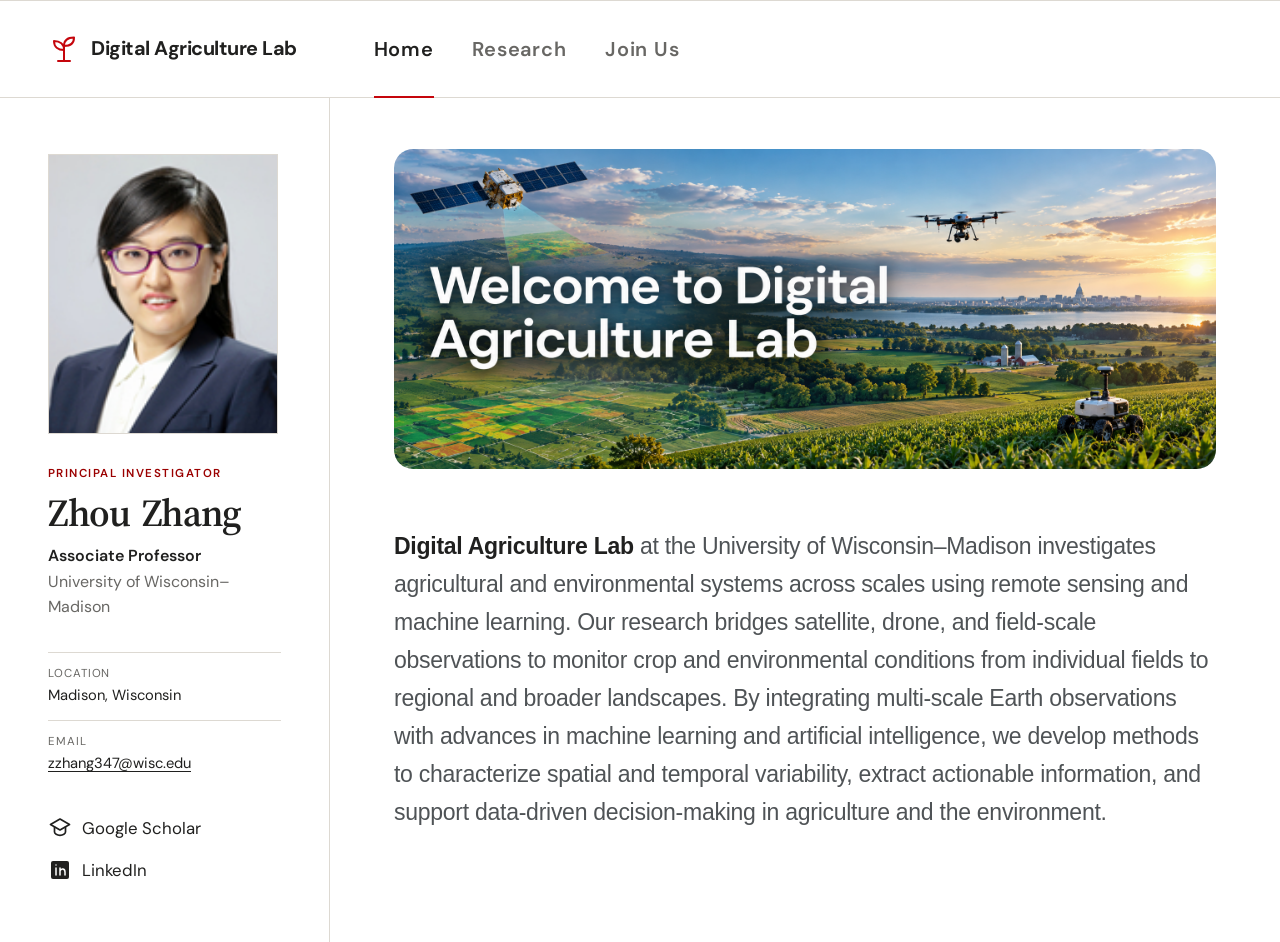
==== index.html @ f617b37c "Initial Digital Agriculture Lab website" ====
<!doctype html>
<html lang="en">
  <head>
    <meta charset="utf-8">
    <meta name="viewport" content="width=device-width, initial-scale=1">
    <meta name="description" content="The Zhou Zhang Digital Agriculture Lab at the University of Wisconsin–Madison.">
    <title>Digital Agriculture Lab | UW–Madison</title>
    <link rel="preconnect" href="https://fonts.googleapis.com">
    <link rel="preconnect" href="https://fonts.gstatic.com" crossorigin>
    <link href="https://fonts.googleapis.com/css2?family=DM+Sans:wght@400;500;600&amp;family=Source+Serif+4:opsz,wght@8..60,500;8..60,600&amp;display=swap" rel="stylesheet">
    <link rel="stylesheet" href="styles.css">
  </head>
  <body>
    <a class="skip-link" href="#main-content">Skip to main content</a>

    <header class="masthead">
      <div class="site-header">
        <a class="wordmark" href="index.html" aria-label="Digital Agriculture Lab home">
          <svg class="wordmark__icon" viewBox="0 0 32 32" aria-hidden="true">
            <path d="M16 28V12"></path>
            <path d="M16 17c-6 0-10-3.2-10-9 6 0 10 3.2 10 9Z"></path>
            <path d="M16 13c0-5.4 3.6-8.5 10-8.5 0 5.4-3.6 8.5-10 8.5Z"></path>
            <path d="M10 28h12"></path>
          </svg>
          <span>Digital Agriculture Lab</span>
        </a>
        <nav class="site-nav" aria-label="Primary navigation">
          <a class="site-nav__link is-active" href="index.html" aria-current="page">Home</a>
          <a class="site-nav__link" href="research.html">Research</a>
          <a class="site-nav__link" href="join-us.html">Join Us</a>
        </nav>
      </div>
    </header>

    <div class="page-shell">
      <aside class="profile" aria-label="Principal investigator profile">
        <div class="profile__inner">
          <img
            class="profile__photo"
            src="Zhou Zhang_q.jpg"
            alt="Portrait of Zhou Zhang"
            width="280"
            height="280"
          >

          <div class="profile__heading">
            <p class="eyebrow">Principal investigator</p>
            <h1>Zhou Zhang</h1>
            <p class="profile__title">Associate Professor</p>
            <p class="profile__affiliation">University of Wisconsin–Madison</p>
          </div>

          <dl class="profile__details">
            <div>
              <dt>Location</dt>
              <dd>Madison, Wisconsin</dd>
            </div>
            <div>
              <dt>Email</dt>
              <dd><a href="mailto:zzhang347@wisc.edu">zzhang347@wisc.edu</a></dd>
            </div>
          </dl>

          <nav class="profile__links" aria-label="Zhou Zhang profile links">
            <a href="https://scholar.google.com/citations?user=jG5opXcAAAAJ&amp;hl=en" target="_blank" rel="noopener noreferrer">
              <svg class="profile__link-icon" viewBox="0 0 24 24" aria-hidden="true">
                <path d="M2.5 8.5 12 3l9.5 5.5L12 14 2.5 8.5Z"></path>
                <path d="M6.5 11v5.1c0 1.5 2.5 3.2 5.5 3.2s5.5-1.7 5.5-3.2V11"></path>
              </svg>
              <span>Google Scholar</span>
            </a>
            <a href="https://www.linkedin.com/in/zhou-zhang-996b9865/" target="_blank" rel="noopener noreferrer">
              <svg class="profile__link-icon profile__link-icon--linkedin" viewBox="0 0 24 24" aria-hidden="true">
                <rect x="3" y="3" width="18" height="18" rx="2"></rect>
                <path d="M8 10v7m0-10v.01M12 17v-7m0 3.1c.7-2.9 5-3.1 5 1V17"></path>
              </svg>
              <span>LinkedIn</span>
            </a>
          </nav>
        </div>
      </aside>

      <main id="main-content" class="main-content">
        <section class="welcome-hero" aria-labelledby="welcome-title">
          <img
            src="Welcome to Digital Agriculture Lab.png"
            alt="Welcome to Digital Agriculture Lab, shown over a landscape with a satellite, drone, agricultural robot, and crop fields"
            width="2048"
            height="768"
          >
          <h1 id="welcome-title" class="visually-hidden">Welcome to Digital Agriculture Lab</h1>
        </section>

        <section class="lab-introduction" aria-label="About the Digital Agriculture Lab">
          <p>
            <strong>Digital Agriculture Lab</strong> at the University of Wisconsin–Madison investigates agricultural and environmental systems across scales using remote sensing and machine learning. Our research bridges satellite, drone, and field-scale observations to monitor crop and environmental conditions from individual fields to regional and broader landscapes. By integrating multi-scale Earth observations with advances in machine learning and artificial intelligence, we develop methods to characterize spatial and temporal variability, extract actionable information, and support data-driven decision-making in agriculture and the environment.
          </p>
        </section>
      </main>
    </div>
  </body>
</html>
---- styles.css ----
:root {
  --uw-red: #c5050c;
  --uw-red-dark: #9b0000;
  --ink: #20201f;
  --muted: #686764;
  --line: #ddd9d2;
  --paper: #ffffff;
  --soft: #f4f1eb;
  --sage: #dfe8dc;
  --serif: "Source Serif 4", Georgia, serif;
  --sans: "DM Sans", Arial, sans-serif;
  --content-font: -apple-system, BlinkMacSystemFont, "Segoe UI", Roboto, "Helvetica Neue", Arial, sans-serif;
  --sidebar-width: 330px;
}

* {
  box-sizing: border-box;
}

html {
  scroll-behavior: smooth;
}

body {
  margin: 0;
  color: var(--ink);
  background: var(--paper);
  font-family: var(--sans);
  font-size: 16px;
  line-height: 1.6;
  -webkit-font-smoothing: antialiased;
}

a {
  color: inherit;
  text-underline-offset: 0.2em;
}

img {
  display: block;
  max-width: 100%;
}

.skip-link {
  position: fixed;
  z-index: 20;
  top: 12px;
  left: 12px;
  padding: 0.55rem 0.8rem;
  color: #fff;
  background: var(--uw-red);
  transform: translateY(-160%);
}

.skip-link:focus {
  transform: none;
}

.visually-hidden {
  position: absolute !important;
  width: 1px !important;
  height: 1px !important;
  padding: 0 !important;
  overflow: hidden !important;
  clip: rect(0, 0, 0, 0) !important;
  white-space: nowrap !important;
  border: 0 !important;
}

.page-shell {
  display: grid;
  grid-template-columns: minmax(280px, var(--sidebar-width)) minmax(0, 1fr);
  max-width: 1540px;
  min-height: calc(100vh - 97px);
  margin: 0 auto;
}

.profile {
  border-right: 1px solid var(--line);
}

.profile__inner {
  position: sticky;
  top: 0;
  display: flex;
  min-height: calc(100vh - 97px);
  flex-direction: column;
  justify-content: center;
  padding: 3.5rem 3rem;
}

.profile__photo {
  width: min(100%, 230px);
  aspect-ratio: 1;
  margin-bottom: 2rem;
  border: 1px solid var(--line);
  border-radius: 0;
  background: var(--soft);
  object-fit: cover;
}

.eyebrow,
.card-kicker,
.news-item__type,
.placeholder-label {
  margin: 0 0 0.65rem;
  color: var(--uw-red-dark);
  font-size: 0.72rem;
  font-weight: 600;
  letter-spacing: 0.13em;
  line-height: 1.4;
  text-transform: uppercase;
}

.profile h1 {
  margin: 0;
  font-family: var(--serif);
  font-size: clamp(2.1rem, 3vw, 2.75rem);
  font-weight: 600;
  letter-spacing: -0.035em;
  line-height: 1.05;
  word-spacing: 0.14em;
}

.profile__title {
  margin: 0.65rem 0 0;
  font-weight: 600;
}

.profile__affiliation {
  margin: 0;
  color: var(--muted);
}

.profile__details {
  margin: 2rem 0 0;
}

.profile__details div {
  padding: 0.75rem 0;
  border-top: 1px solid var(--line);
}

.profile__details dt {
  color: var(--muted);
  font-size: 0.72rem;
  letter-spacing: 0.08em;
  text-transform: uppercase;
}

.profile__details dd {
  margin: 0.05rem 0 0;
  font-size: 0.92rem;
}

.profile__links {
  display: flex;
  flex-direction: column;
  align-items: flex-start;
  gap: 0.7rem;
  margin-top: 1.6rem;
}

.profile__links a {
  display: inline-flex;
  align-items: center;
  gap: 0.65rem;
  padding: 0.1rem 0;
  border-bottom: 1px solid transparent;
  font-size: 1.05rem;
  text-decoration: none;
  transition: border-color 160ms ease, color 160ms ease;
}

.profile__links a:hover,
.profile__links a:focus-visible {
  border-bottom-color: var(--uw-red);
  color: var(--uw-red-dark);
}

.profile__link-icon {
  width: 1.5rem;
  height: 1.5rem;
  flex: 0 0 auto;
  fill: none;
  stroke: currentColor;
  stroke-linecap: round;
  stroke-linejoin: round;
  stroke-width: 1.7;
}

.profile__link-icon--linkedin rect {
  fill: currentColor;
  stroke: none;
}

.profile__link-icon--linkedin path {
  stroke: #fff;
  stroke-width: 1.5;
}

.placeholder-note {
  margin: 0.65rem 0 0;
  color: var(--muted);
  font-size: 0.68rem;
}

.main-content {
  width: 100%;
  max-width: 1120px;
  padding: 0 5vw;
}

.welcome-hero {
  position: relative;
  height: clamp(245px, 25vw, 330px);
  margin: clamp(2.25rem, 4vw, 4rem) 0 clamp(2.5rem, 4.5vw, 4.5rem);
  overflow: hidden;
  border-radius: 1.2rem;
  background: #334f36;
}

.welcome-hero img {
  width: 100%;
  height: 100%;
  object-fit: cover;
  object-position: center;
}

.lab-introduction {
  max-width: 980px;
  padding-bottom: clamp(4rem, 8vw, 8rem);
}

.lab-introduction p {
  margin: 0;
  color: #4f5356;
  font-family: var(--content-font);
  font-size: clamp(1.2rem, 1.8vw, 1.55rem);
  letter-spacing: -0.012em;
  line-height: 1.65;
}

.lab-introduction strong {
  color: var(--ink);
  font-weight: 700;
}

.opportunities-page {
  padding-top: clamp(3.5rem, 7vw, 7rem);
  padding-bottom: clamp(5rem, 10vw, 10rem);
  font-family: var(--content-font);
}

.opportunities-page > h1 {
  margin: 0;
  color: #44494d;
  font-size: clamp(2.8rem, 5vw, 4.75rem);
  font-weight: 700;
  letter-spacing: -0.045em;
  line-height: 1;
}

.phd-opportunity {
  margin-top: 0;
}

.phd-opportunity h2 {
  display: inline-block;
  margin: 0 0 2.2rem;
  color: #4aa6c3;
  font-size: clamp(2rem, 3.6vw, 3.5rem);
  font-weight: 700;
  letter-spacing: -0.035em;
  line-height: 1.1;
  text-decoration: underline;
  text-decoration-thickness: 0.08em;
  text-underline-offset: 0.08em;
}

.phd-opportunity p {
  max-width: 980px;
  margin: 0;
  color: #4f5356;
  font-family: var(--content-font);
  font-size: clamp(1.2rem, 1.8vw, 1.55rem);
  letter-spacing: -0.012em;
  line-height: 1.65;
}

.phd-opportunity p + p {
  margin-top: 2rem;
}

.phd-opportunity strong {
  color: var(--ink);
  font-weight: 700;
}

.research-page {
  padding-top: clamp(2.5rem, 5vw, 5rem);
  padding-bottom: clamp(4rem, 8vw, 8rem);
  font-family: var(--content-font);
}

.research-page__header h1 {
  margin: 0;
  font-size: clamp(2.8rem, 5vw, 4.6rem);
  font-weight: 700;
  letter-spacing: -0.05em;
  line-height: 1;
}

.research-page__accent {
  display: block;
  width: 78px;
  height: 3px;
  margin: 1.1rem 0 1.25rem;
  background: var(--uw-red);
}

.research-page__header p {
  max-width: 1050px;
  margin: 0;
  color: #4f5356;
  font-size: clamp(1rem, 1.4vw, 1.18rem);
  line-height: 1.62;
}

.research-grid {
  display: grid;
  grid-template-columns: repeat(4, minmax(0, 1fr));
  gap: clamp(2rem, 4vw, 3rem) 1.25rem;
  margin-top: clamp(2.5rem, 5vw, 4rem);
}

.research-card__image {
  width: 100%;
  aspect-ratio: 16 / 9;
  overflow: hidden;
  border-radius: 0.45rem;
  background: var(--soft);
}

.research-card__image img {
  width: 100%;
  height: 100%;
  object-fit: cover;
}

.research-card h2 {
  margin: 1rem 0 0.5rem;
  font-size: clamp(1.15rem, 1.7vw, 1.45rem);
  font-weight: 700;
  letter-spacing: -0.02em;
  line-height: 1.25;
}

.research-card p {
  margin: 0;
  color: #55595c;
  font-size: 0.98rem;
  line-height: 1.58;
}

.featured-tool {
  display: grid;
  grid-template-columns: minmax(0, 1.22fr) minmax(300px, 0.78fr);
  gap: clamp(1.5rem, 3vw, 2.5rem);
  align-items: stretch;
  margin-top: clamp(4rem, 7vw, 7rem);
  padding: clamp(1rem, 2vw, 1.5rem);
  border: 1px solid #ecebea;
  border-radius: 0.5rem;
  background: linear-gradient(135deg, #f6f7f7, #fbfbfb);
}

.dashboard-preview {
  overflow: hidden;
  border: 1px solid #d8dde0;
  border-radius: 0.45rem;
  background: #fff;
  box-shadow: 0 12px 35px rgba(26, 38, 46, 0.08);
}

.dashboard-embed {
  position: relative;
  height: 285px;
  overflow: hidden;
  border: 1px solid #d8dde0;
  border-radius: 0.45rem;
  background: #fff;
  box-shadow: 0 12px 35px rgba(26, 38, 46, 0.08);
}

.dashboard-embed iframe {
  width: 100%;
  height: 100%;
  border: 0;
  background: #fff;
}

.dashboard-image {
  display: flex;
  min-height: 275px;
  align-items: center;
  justify-content: center;
  overflow: hidden;
  border: 1px solid #d8dde0;
  border-radius: 0.45rem;
  background: #fff;
  box-shadow: 0 12px 35px rgba(26, 38, 46, 0.08);
}

.dashboard-image img {
  width: 100%;
  height: 100%;
  object-fit: contain;
  object-position: center;
}

.dashboard-preview__bar {
  padding: 0.55rem 0.8rem;
  color: #fff;
  background: #101c25;
  font-size: 0.72rem;
}

.dashboard-preview__body {
  display: grid;
  grid-template-columns: 90px 1fr 0.9fr;
  gap: 0.6rem;
  min-height: 230px;
  padding: 0.8rem;
}

.dashboard-preview__controls {
  display: flex;
  flex-direction: column;
  gap: 0.25rem;
  font-size: 0.52rem;
}

.dashboard-preview__controls b {
  margin-bottom: 0.35rem;
  padding: 0.3rem;
  border: 1px solid #dfe3e6;
  border-radius: 0.2rem;
  font-weight: 500;
}

.dashboard-preview__controls i {
  padding: 0.38rem;
  color: #fff;
  border-radius: 0.2rem;
  background: var(--uw-red);
  font-style: normal;
  text-align: center;
}

.dashboard-preview__map {
  display: grid;
  place-items: center;
  background: #f4f7f2;
}

.dashboard-preview__map svg {
  width: 94%;
  height: auto;
}

.dashboard-preview__map > svg > path {
  fill: #eef1e7;
  stroke: #8ba473;
  stroke-width: 3;
}

.dashboard-preview__map g path {
  fill: #81ae58;
  stroke: #fff;
  stroke-width: 2;
}

.dashboard-preview__charts {
  display: grid;
  grid-template-rows: 1fr 1fr;
  gap: 0.55rem;
}

.dashboard-preview__charts > div {
  padding: 0.5rem;
  border: 1px solid #e1e4e6;
  border-radius: 0.25rem;
  font-size: 0.55rem;
}

.dashboard-preview__charts svg {
  width: 100%;
  margin-top: 0.4rem;
}

.dashboard-preview__charts polyline {
  fill: none;
  stroke: #2a788e;
  stroke-width: 3;
}

.bars {
  display: block;
  height: 74px;
  margin-top: 0.5rem;
  background: repeating-linear-gradient(90deg, #78b947 0 8px, transparent 8px 13px);
  clip-path: polygon(0 72%, 8% 48%, 16% 62%, 24% 35%, 32% 55%, 40% 28%, 48% 42%, 56% 18%, 64% 33%, 72% 10%, 80% 28%, 88% 5%, 96% 22%, 100% 100%, 0 100%);
}

.featured-tool__copy h2 {
  margin: 0 0 0.75rem;
  font-size: clamp(1.65rem, 2.25vw, 2.15rem);
  font-weight: 700;
  letter-spacing: -0.035em;
  line-height: 1.12;
}

.featured-tool__copy > p:not(.eyebrow) {
  margin: 0 0 1.25rem;
  color: #55595c;
  font-size: 0.94rem;
  line-height: 1.55;
}

.featured-tool__copy .eyebrow {
  margin-bottom: 0.45rem;
  font-size: 0.66rem;
}

.featured-tool__copy .button {
  min-height: 42px;
  padding: 0.55rem 0.9rem;
  font-size: 0.9rem;
}

.button--disabled {
  cursor: default;
  opacity: 0.78;
}

.join-page {
  padding-bottom: clamp(4rem, 8vw, 8rem);
}

.join-page__header {
  padding: clamp(3.5rem, 7vw, 7rem) 0 clamp(2.5rem, 5vw, 4.5rem);
  border-bottom: 1px solid var(--line);
}

.join-page__header h1 {
  margin: 0;
  font-family: var(--serif);
  font-size: clamp(3.2rem, 7vw, 6.5rem);
  font-weight: 500;
  letter-spacing: -0.05em;
  line-height: 0.95;
}

.join-page__header > p:last-child {
  max-width: 680px;
  margin: 1.5rem 0 0;
  color: var(--muted);
  font-size: 1.08rem;
}

.opening {
  max-width: 900px;
  padding-top: clamp(2.5rem, 5vw, 4.5rem);
}

.opening__status {
  display: inline-block;
  margin-bottom: 1.25rem;
  padding: 0.35rem 0.65rem;
  color: var(--uw-red-dark);
  border: 1px solid #d9a3a5;
  border-radius: 999px;
  font-size: 0.72rem;
  font-weight: 600;
  letter-spacing: 0.08em;
  text-transform: uppercase;
}

.opening h2 {
  max-width: 760px;
  margin: 0 0 2rem;
  font-family: var(--serif);
  font-size: clamp(2.2rem, 4vw, 3.8rem);
  font-weight: 500;
  letter-spacing: -0.035em;
  line-height: 1.05;
}

.opening > p {
  max-width: 820px;
  margin: 0 0 1.35rem;
  color: #4f5356;
  font-family: var(--content-font);
  font-size: clamp(1.05rem, 1.45vw, 1.22rem);
  line-height: 1.7;
}

.research-directions {
  display: grid;
  gap: 0;
  margin: 2.25rem 0 2.75rem;
  padding: 0;
  border-top: 1px solid var(--line);
  list-style: none;
}

.research-directions li {
  display: grid;
  grid-template-columns: 52px 1fr;
  gap: 1.25rem;
  padding: 1.45rem 0;
  border-bottom: 1px solid var(--line);
}

.research-directions span {
  color: var(--uw-red);
  font-family: var(--serif);
}

.research-directions p {
  margin: 0;
  font-size: 1.08rem;
  line-height: 1.6;
}

.opening__details {
  margin: 3rem 0 0;
  border-top: 1px solid var(--line);
}

.opening__details div {
  display: grid;
  grid-template-columns: minmax(175px, 0.35fr) 1fr;
  gap: 2rem;
  padding: 1.4rem 0;
  border-bottom: 1px solid var(--line);
}

.opening__details dt {
  font-weight: 600;
}

.opening__details dd {
  margin: 0;
  color: var(--muted);
}

.opening__actions {
  display: flex;
  flex-wrap: wrap;
  gap: 0.75rem;
  margin-top: 2.5rem;
}

.button {
  display: inline-flex;
  align-items: center;
  gap: 0.45rem;
  min-height: 46px;
  padding: 0.65rem 1rem;
  border: 1px solid var(--line);
  border-radius: 0.25rem;
  font-weight: 600;
  text-decoration: none;
  transition: border-color 160ms ease, color 160ms ease, background-color 160ms ease;
}

.button:hover,
.button:focus-visible {
  color: var(--uw-red-dark);
  border-color: var(--uw-red);
}

.button--primary {
  color: #fff;
  border-color: var(--uw-red);
  background: var(--uw-red);
}

.button--primary:hover,
.button--primary:focus-visible {
  color: #fff;
  border-color: var(--uw-red-dark);
  background: var(--uw-red-dark);
}

.masthead {
  border-top: 1px solid var(--line);
  border-bottom: 1px solid var(--line);
  background: rgba(255, 255, 255, 0.97);
}

.site-header {
  display: flex;
  width: 100%;
  max-width: 1540px;
  min-height: 96px;
  margin: 0 auto;
  padding: 0 3rem;
  align-items: center;
  justify-content: flex-start;
  gap: clamp(3rem, 6vw, 6.5rem);
}

.wordmark {
  display: inline-flex;
  min-width: 0;
  align-items: center;
  gap: 0.7rem;
  font-size: clamp(1.2rem, 1.55vw, 1.55rem);
  font-weight: 700;
  letter-spacing: -0.025em;
  text-decoration: none;
}

.wordmark__icon {
  width: 2rem;
  height: 2rem;
  flex: 0 0 auto;
  fill: none;
  stroke: var(--uw-red);
  stroke-linecap: round;
  stroke-linejoin: round;
  stroke-width: 2;
}

.site-nav {
  display: flex;
  align-self: stretch;
  align-items: center;
  gap: clamp(1.25rem, 3vw, 2.5rem);
}

.site-nav__link {
  position: relative;
  display: inline-flex;
  height: 100%;
  align-items: center;
  color: var(--muted);
  font-size: 1.25rem;
  font-weight: 600;
  letter-spacing: 0.04em;
  text-decoration: none;
}

.site-nav__link.is-active {
  color: var(--ink);
}

.site-nav__link.is-active::after {
  position: absolute;
  right: 0;
  bottom: -1px;
  left: 0;
  height: 2px;
  background: var(--uw-red);
  content: "";
}

.site-nav__link.is-placeholder {
  cursor: default;
}

.site-nav__link.is-placeholder::after {
  position: absolute;
  right: 0;
  bottom: 25px;
  left: 0;
  border-bottom: 1px dashed var(--line);
  content: "";
}

.hero {
  display: grid;
  grid-template-columns: minmax(230px, 0.72fr) minmax(380px, 1.28fr);
  gap: clamp(2rem, 5vw, 5rem);
  align-items: center;
  padding: clamp(4rem, 9vw, 8rem) 0;
}

.hero h2,
.section-rule h2,
.section-heading h2 {
  margin: 0;
  font-family: var(--serif);
  font-weight: 500;
  letter-spacing: -0.04em;
  line-height: 1.02;
}

.hero h2 {
  font-size: clamp(3.15rem, 6vw, 6rem);
}

.hero__copy > p:last-child {
  max-width: 31rem;
  margin: 1.5rem 0 0;
  color: var(--muted);
  font-size: 1.05rem;
}

.hero__figure {
  margin: 0;
}

.hero__figure img {
  width: 100%;
  border-radius: 0.3rem;
  background: var(--sage);
}

.hero__figure figcaption {
  margin-top: 0.55rem;
  color: var(--muted);
  font-size: 0.7rem;
}

.section-rule {
  padding: clamp(4rem, 7vw, 7rem) 0;
  border-top: 1px solid var(--line);
}

.intro {
  display: grid;
  grid-template-columns: 70px minmax(0, 750px);
  gap: clamp(1.5rem, 4vw, 4rem);
}

.section-index {
  margin: 0;
  color: var(--muted);
  font-family: var(--serif);
  font-size: 0.9rem;
}

.intro h2 {
  max-width: 700px;
  font-size: clamp(2.4rem, 4vw, 4.25rem);
}

.intro__lead {
  max-width: 720px;
  margin: 2rem 0 0;
  color: #3f3e3b;
  font-family: var(--serif);
  font-size: clamp(1.2rem, 1.8vw, 1.55rem);
  line-height: 1.55;
}

.section-heading {
  display: flex;
  align-items: end;
  justify-content: space-between;
  gap: 2rem;
  margin-bottom: 2.4rem;
}

.section-heading h2 {
  font-size: clamp(2.5rem, 4vw, 4rem);
}

.placeholder-label {
  padding: 0.25rem 0.5rem;
  border: 1px dashed #bb8688;
  border-radius: 0.2rem;
  font-size: 0.62rem;
}

.highlight-grid {
  display: grid;
  grid-template-columns: repeat(2, minmax(0, 1fr));
  gap: 1rem;
}

.highlight-card {
  display: flex;
  min-height: 300px;
  flex-direction: column;
  justify-content: end;
  border: 1px solid var(--line);
  background: #fff;
}

.highlight-card--wide {
  display: grid;
  grid-column: 1 / -1;
  grid-template-columns: 1.2fr 0.8fr;
  min-height: 370px;
}

.highlight-card--accent {
  color: #fff;
  border-color: var(--uw-red-dark);
  background: var(--uw-red-dark);
}

.highlight-card--accent .card-kicker,
.highlight-card--accent p {
  color: #fff;
}

.highlight-card__visual {
  display: grid;
  min-height: 260px;
  place-items: center;
  color: rgba(255, 255, 255, 0.9);
  background:
    linear-gradient(135deg, rgba(25, 70, 44, 0.18), rgba(197, 5, 12, 0.2)),
    repeating-linear-gradient(108deg, #829c6e 0 22px, #ced8ad 23px 46px);
  font-size: 0.68rem;
  letter-spacing: 0.12em;
  text-transform: uppercase;
}

.highlight-card__visual span {
  padding: 0.4rem 0.65rem;
  border: 1px dashed rgba(255, 255, 255, 0.75);
  background: rgba(23, 49, 30, 0.35);
}

.highlight-card__body {
  padding: clamp(1.5rem, 3vw, 2.5rem);
}

.highlight-card h3,
.news-item h3 {
  margin: 0;
  font-family: var(--serif);
  font-weight: 500;
  line-height: 1.25;
}

.highlight-card h3 {
  font-size: clamp(1.45rem, 2.3vw, 2rem);
}

.highlight-card__body > p:last-child {
  margin: 1rem 0 0;
  color: var(--muted);
  font-size: 0.88rem;
}

.news-list {
  border-top: 1px solid var(--line);
}

.news-item {
  display: grid;
  grid-template-columns: 125px 1fr auto;
  gap: 1.5rem;
  align-items: center;
  padding: 1.65rem 0;
  border-bottom: 1px solid var(--line);
}

.news-item time {
  color: var(--muted);
  font-size: 0.78rem;
}

.news-item__type {
  margin-bottom: 0.3rem;
  font-size: 0.62rem;
}

.news-item h3 {
  font-size: clamp(1.15rem, 2vw, 1.45rem);
}

.news-item > span {
  color: var(--uw-red);
  font-size: 1.35rem;
}

.site-footer {
  display: flex;
  justify-content: space-between;
  gap: 2rem;
  padding: 2.3rem 0 3.5rem;
  color: var(--muted);
  font-size: 0.72rem;
}

.site-footer p {
  margin: 0;
}

@media (max-width: 980px) {
  .site-header {
    padding-right: 5vw;
    padding-left: 5vw;
  }

  .page-shell {
    grid-template-columns: 1fr;
  }

  .profile {
    border-right: 0;
    border-bottom: 1px solid var(--line);
  }

  .profile__inner {
    position: static;
    display: grid;
    min-height: auto;
    grid-template-columns: 180px 1fr;
    gap: 1.75rem 2.5rem;
    padding: 3rem 5vw;
  }

  .profile__photo {
    grid-row: 1 / span 3;
    margin: 0;
  }

  .profile__details {
    margin: 0;
  }

  .profile__links {
    margin-top: 0;
  }

  .placeholder-note {
    grid-column: 2;
  }

  .main-content {
    max-width: none;
  }
}

@media (min-width: 761px) and (max-width: 1180px) {
  .research-grid {
    grid-template-columns: repeat(2, minmax(0, 1fr));
  }
}

@media (max-width: 760px) {
  .profile__inner {
    display: block;
  }

  .profile__photo {
    width: 155px;
    margin-bottom: 1.5rem;
  }

  .profile__details {
    margin-top: 1.5rem;
  }

  .profile__links {
    margin-top: 1.25rem;
  }

  .site-header {
    min-height: 78px;
    flex-wrap: wrap;
    gap: 0;
    padding-top: 1rem;
  }

  .wordmark {
    width: 100%;
    padding-bottom: 0.75rem;
  }

  .site-nav {
    width: 100%;
    height: 48px;
    gap: 1.5rem;
  }

  .site-nav__link.is-placeholder::after {
    bottom: 11px;
  }

  .welcome-hero {
    height: auto;
    aspect-ratio: 8 / 3;
    margin: 1.5rem 0 3rem;
    border-radius: 0.8rem;
  }

  .opening__details div {
    grid-template-columns: 1fr;
    gap: 0.45rem;
  }

  .research-grid,
  .featured-tool {
    grid-template-columns: 1fr;
  }

  .dashboard-preview__body {
    grid-template-columns: 72px 1fr;
  }

  .dashboard-preview__charts {
    display: none;
  }

  .dashboard-embed {
    height: 320px;
  }

  .dashboard-image {
    min-height: 0;
  }

  .dashboard-image img {
    height: auto;
    object-fit: contain;
  }

  .hero {
    grid-template-columns: 1fr;
    padding: 4rem 0;
  }

  .hero__figure {
    order: -1;
  }

  .intro {
    grid-template-columns: 1fr;
  }

  .section-index {
    display: none;
  }

  .highlight-grid,
  .highlight-card--wide {
    grid-template-columns: 1fr;
  }

  .highlight-card--wide {
    grid-column: auto;
  }

  .highlight-card {
    min-height: 250px;
  }

  .news-item {
    grid-template-columns: 1fr auto;
    gap: 0.5rem 1rem;
  }

  .news-item time {
    grid-column: 1 / -1;
  }

  .section-heading {
    align-items: start;
    flex-direction: column;
    gap: 0.9rem;
  }
}

@media (max-width: 430px) {
  .main-content,
  .profile__inner {
    padding-right: 1.25rem;
    padding-left: 1.25rem;
  }

  .hero h2 {
    font-size: 2.8rem;
  }

  .site-footer {
    flex-direction: column;
    gap: 0.2rem;
  }
}

@media (prefers-reduced-motion: reduce) {
  html {
    scroll-behavior: auto;
  }

  *,
  *::before,
  *::after {
    transition-duration: 0.01ms !important;
  }
}
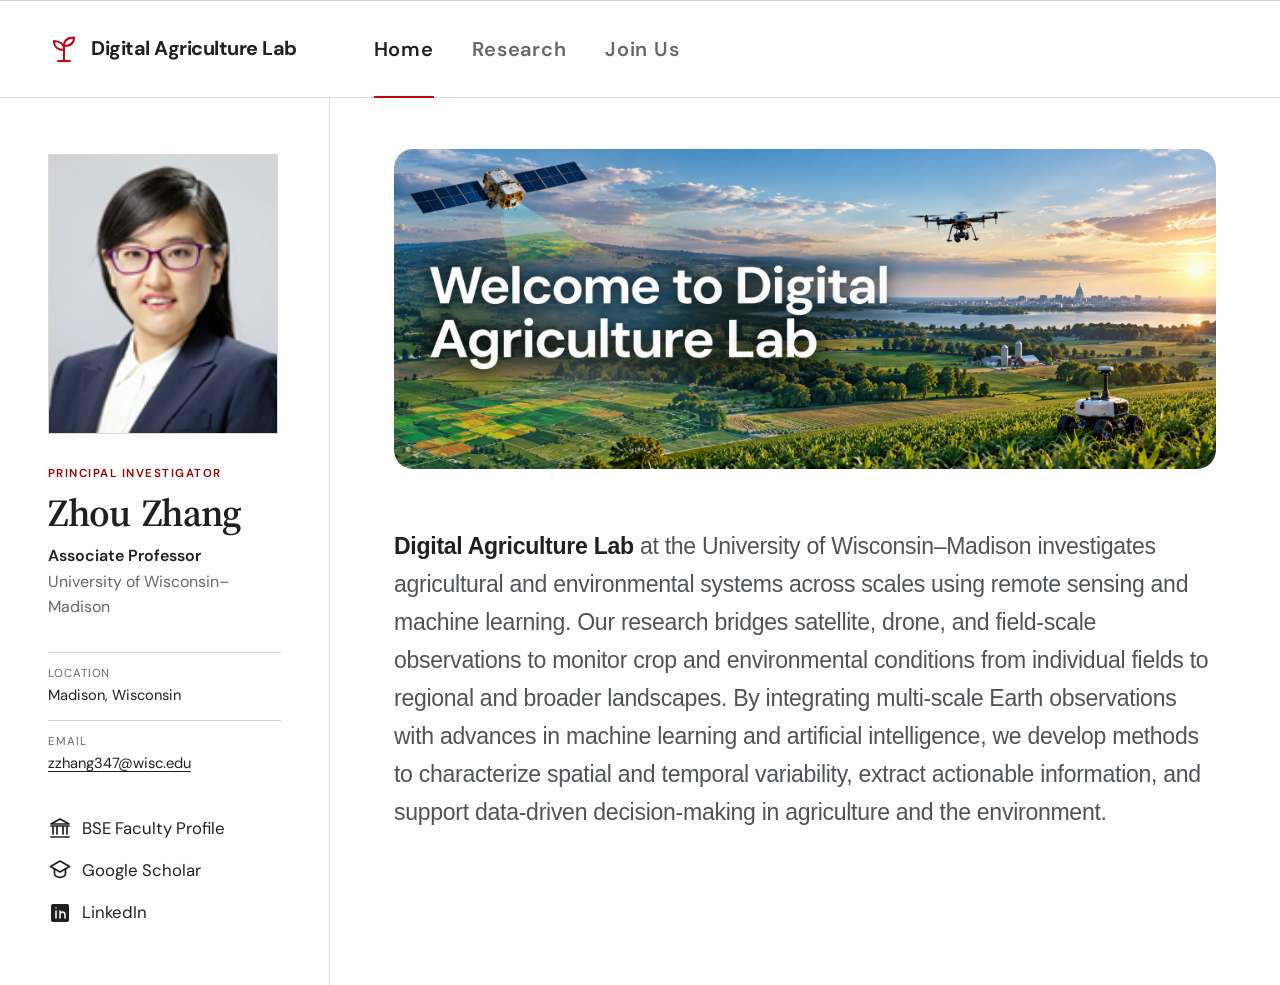
==== commit df2f173f: "Add BSE faculty profile link" ====
--- a/index.html
+++ b/index.html
@@ -62,6 +62,12 @@
           </dl>
 
           <nav class="profile__links" aria-label="Zhou Zhang profile links">
+            <a href="https://bse.wisc.edu/staff/zhang-zhou/" target="_blank" rel="noopener noreferrer">
+              <svg class="profile__link-icon" viewBox="0 0 24 24" aria-hidden="true">
+                <path d="M3 10h18M5 10v8m4-8v8m6-8v8m4-8v8M3 21h18M12 3l9 5H3l9-5Z"></path>
+              </svg>
+              <span>BSE Faculty Profile</span>
+            </a>
             <a href="https://scholar.google.com/citations?user=jG5opXcAAAAJ&amp;hl=en" target="_blank" rel="noopener noreferrer">
               <svg class="profile__link-icon" viewBox="0 0 24 24" aria-hidden="true">
                 <path d="M2.5 8.5 12 3l9.5 5.5L12 14 2.5 8.5Z"></path>
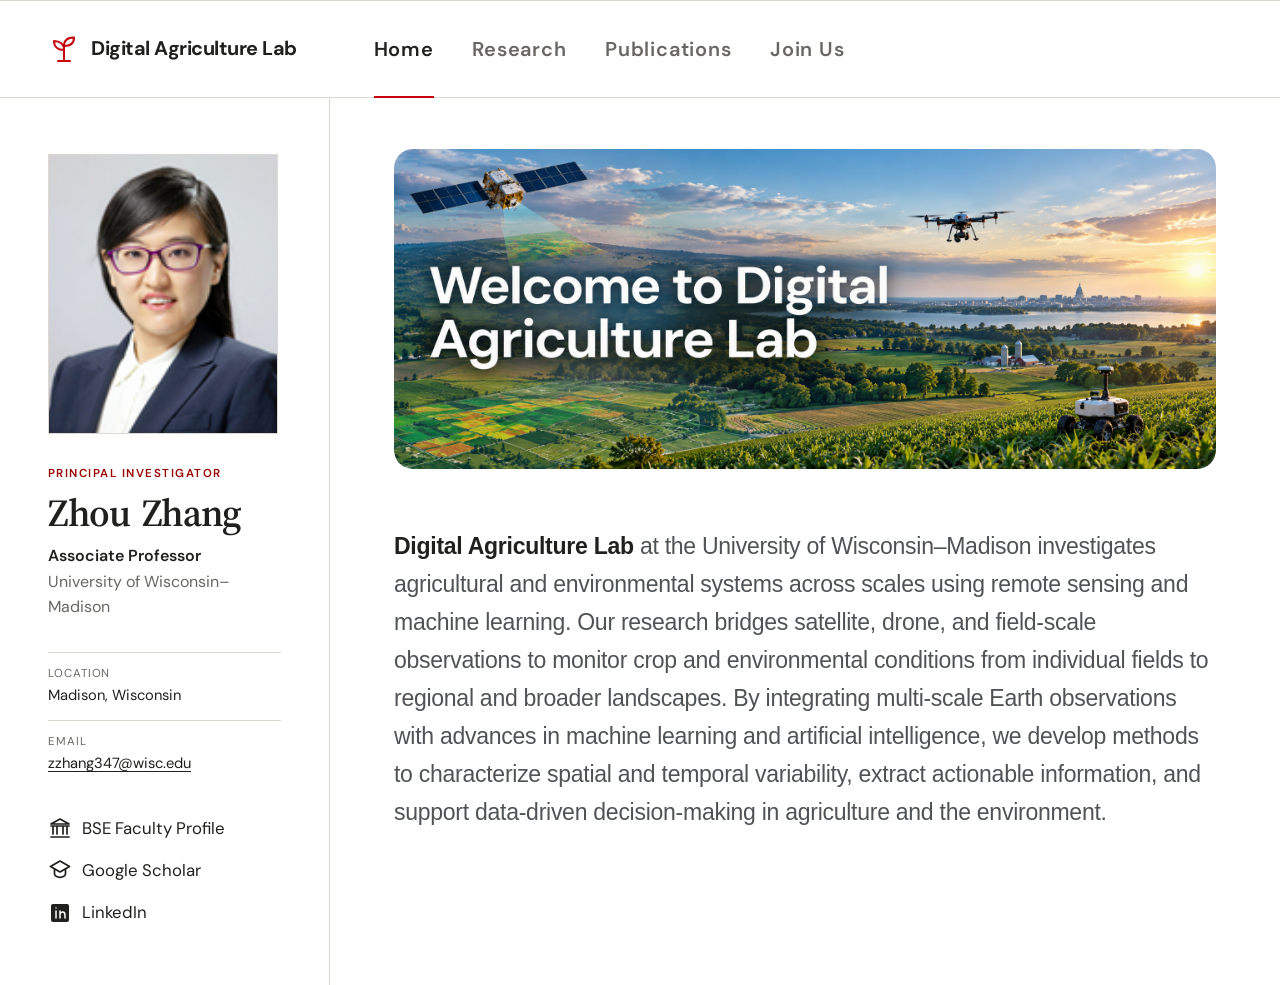
==== commit 279d5b13: "Add publications page" ====
--- a/index.html
+++ b/index.html
@@ -27,6 +27,7 @@
         <nav class="site-nav" aria-label="Primary navigation">
           <a class="site-nav__link is-active" href="index.html" aria-current="page">Home</a>
           <a class="site-nav__link" href="research.html">Research</a>
+          <a class="site-nav__link" href="publications.html">Publications</a>
           <a class="site-nav__link" href="join-us.html">Join Us</a>
         </nav>
       </div>
--- a/styles.css
+++ b/styles.css
@@ -303,6 +303,102 @@
   font-family: var(--content-font);
 }
 
+.publications-page {
+  padding-top: clamp(3.5rem, 7vw, 7rem);
+  padding-bottom: clamp(5rem, 10vw, 10rem);
+  font-family: var(--content-font);
+}
+
+.publications-page__header {
+  max-width: 760px;
+}
+
+.publications-page__header h1 {
+  margin: 0;
+  font-family: var(--serif);
+  font-size: clamp(2.6rem, 4.8vw, 4.5rem);
+  font-weight: 500;
+  letter-spacing: -0.05em;
+  line-height: 0.98;
+}
+
+.publications-page__accent {
+  display: block;
+  width: 78px;
+  height: 3px;
+  margin: 1.25rem 0 1.4rem;
+  background: var(--uw-red);
+}
+
+.publications-page__header > p:last-child {
+  margin: 0;
+  color: var(--muted);
+  font-size: 1.08rem;
+}
+
+.publication-list {
+  margin: clamp(1.75rem, 3.5vw, 3rem) 0 0;
+  padding: 0;
+  border-top: 1px solid var(--line);
+  list-style: none;
+  counter-reset: publications;
+}
+
+.publication-item {
+  position: relative;
+  padding: clamp(2rem, 4vw, 3rem) 0 clamp(2.2rem, 4vw, 3.2rem) 4.5rem;
+  border-bottom: 1px solid var(--line);
+  counter-increment: publications;
+}
+
+.publication-item::before {
+  position: absolute;
+  top: clamp(2rem, 4vw, 3rem);
+  left: 0;
+  color: var(--uw-red);
+  font-family: var(--serif);
+  font-size: 1.4rem;
+  content: counter(publications, decimal-leading-zero);
+}
+
+.publication-citation {
+  max-width: 900px;
+  margin: 0;
+  color: #3f4346;
+  font-size: clamp(1.02rem, 1.45vw, 1.18rem);
+  line-height: 1.75;
+}
+
+.publication-citation cite {
+  color: var(--ink);
+}
+
+.publication-citation a {
+  color: var(--uw-red-dark);
+  overflow-wrap: anywhere;
+}
+
+.publication-citation a:hover,
+.publication-citation a:focus-visible {
+  color: var(--uw-red);
+}
+
+.publication-list__more {
+  margin: 1.4rem 0 0;
+  color: var(--muted);
+  font-size: 0.95rem;
+}
+
+.publication-list__more a {
+  color: var(--uw-red-dark);
+  font-weight: 600;
+}
+
+.publication-list__more a:hover,
+.publication-list__more a:focus-visible {
+  color: var(--uw-red);
+}
+
 .research-page__header h1 {
   margin: 0;
   font-size: clamp(2.8rem, 5vw, 4.6rem);
@@ -1081,7 +1177,13 @@
   .site-nav {
     width: 100%;
     height: 48px;
-    gap: 1.5rem;
+    gap: clamp(0.9rem, 4vw, 1.5rem);
+    overflow-x: auto;
+  }
+
+  .site-nav__link {
+    flex: 0 0 auto;
+    font-size: clamp(0.93rem, 4vw, 1.15rem);
   }
 
   .site-nav__link.is-placeholder::after {
@@ -1187,6 +1289,10 @@
     flex-direction: column;
     gap: 0.2rem;
   }
+
+  .publication-item {
+    padding-left: 2.8rem;
+  }
 }
 
 @media (prefers-reduced-motion: reduce) {
